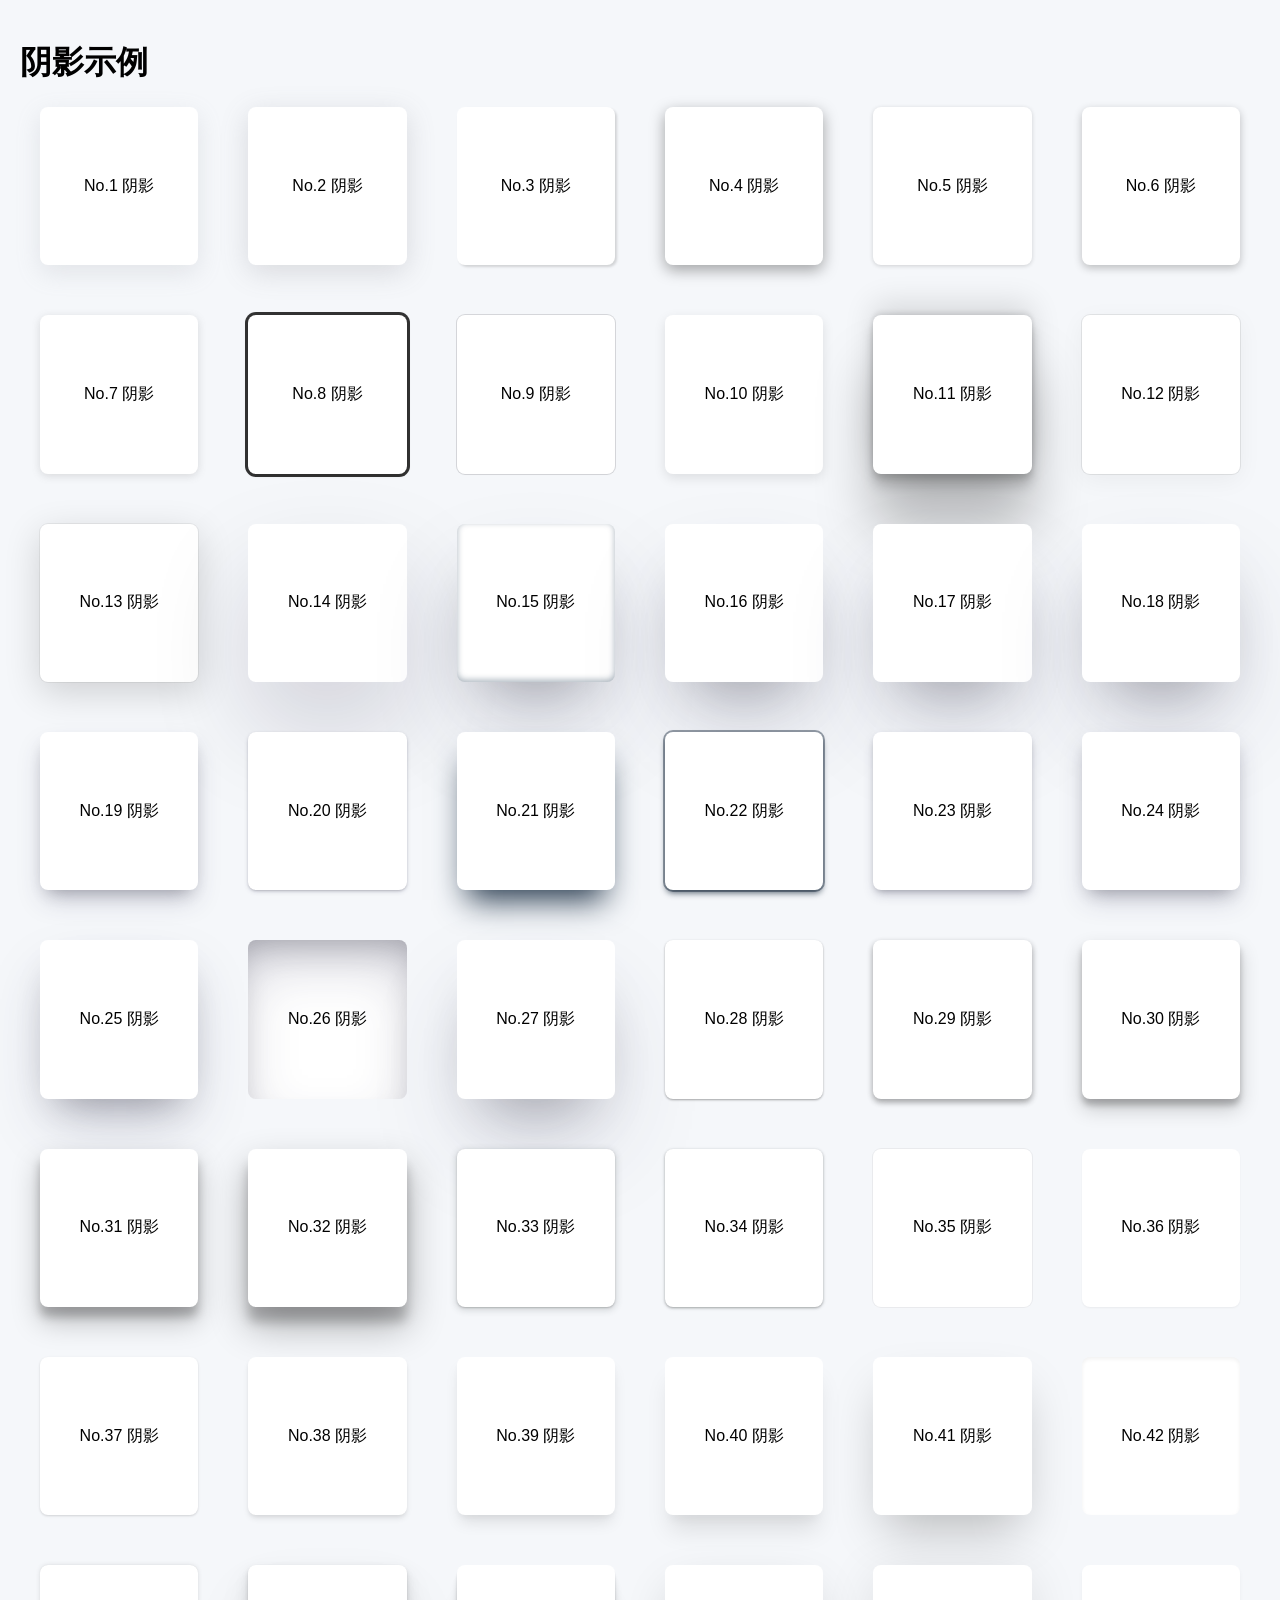
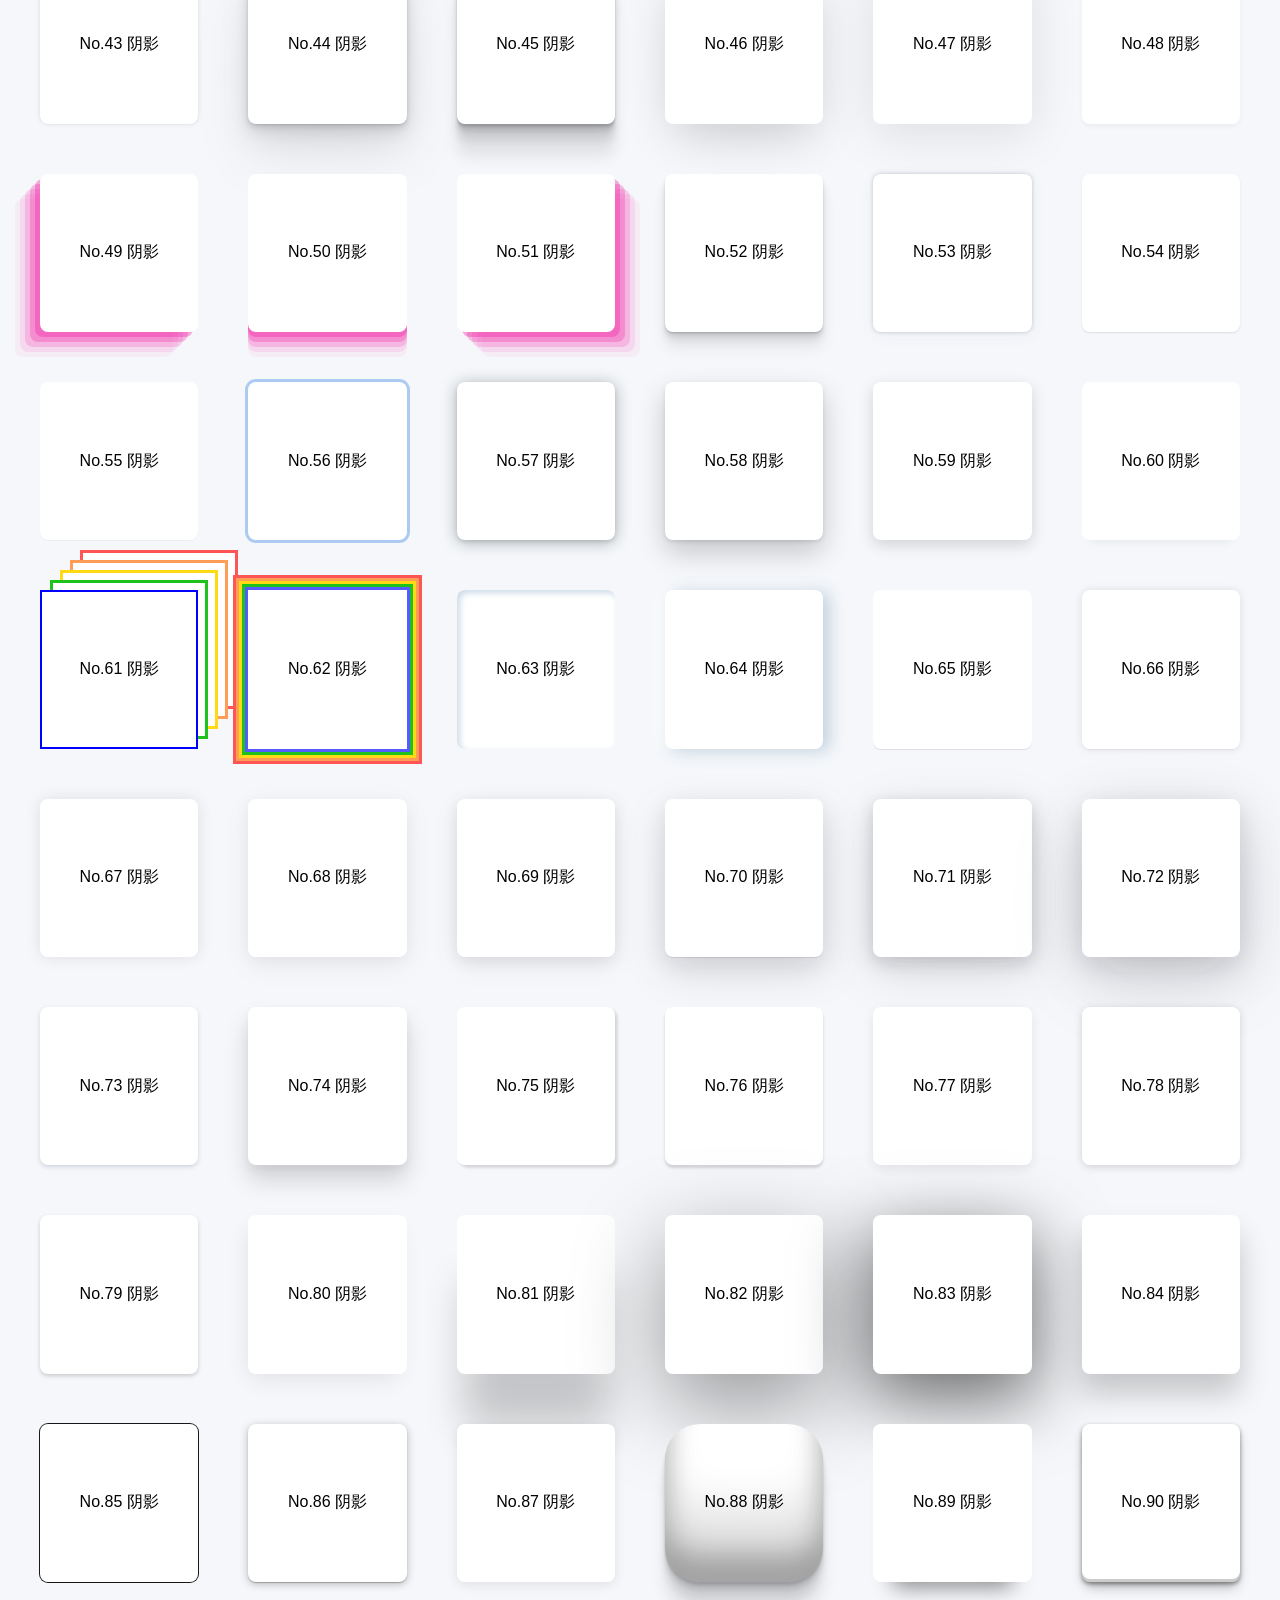
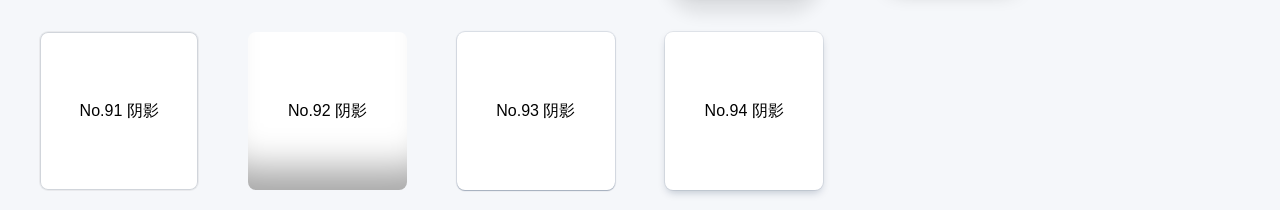
==== index.html @ a06c4b23 "Update and rename shadowbox.html to index.html" ====
<!DOCTYPE html>
<html lang="zh-CN">
<head>
    <meta charset="UTF-8">
    <meta name="viewport" content="width=device-width, initial-scale=1.0">
    <link rel="stylesheet" href=".\shadow.css">
    <link rel="icon" type="image/svg+xml" href="favicon.svg">
    <title>阴影示例</title>
    <style>
        body {
            font-family: -apple-system, BlinkMacSystemFont, 'Segoe UI', Roboto, Oxygen, Ubuntu, Cantarell, 'Open Sans', 'Helvetica Neue', sans-serif;
            padding: 20px;
            background-color: #f5f7fa;
            margin: 0;
        }

        .cards-container {
            display: grid;
            grid-template-columns: repeat(auto-fill, minmax(150px, 1fr));
            gap: 50px;
            max-width: 1200px;
            margin: 0 auto;
        }

        .card {
            width: 100%;
            height: 100%; /* Make card square */
            aspect-ratio: 1 / 1; /* Ensure the element is a square */
            background-color: white;
            border-radius: 8px;
            position: relative;
            transition: transform 0.2s ease, box-shadow 0.2s ease;
            display: flex;
        }

        .title {
            margin: auto;
        }

        .card:hover {
            transform: translateY(-5px);
            box-shadow: 0 4px 16px rgba(0, 0, 0, 0.15);
        }

        .card.special-border {
            border: 2px solid #3498db;
        }

        /* Tooltip Styles */
        .tooltip {
            visibility: hidden;
            opacity: 0;
            position: absolute;
            top: 0;
            left: 0;
            width: 100%;
            height: 100%;
            background-color: rgba(44, 62, 80, 0.9);
            color: white;
            text-align: center;
            border-radius: 8px;
            z-index: 10;
            transition: opacity 0.3s ease, visibility 0.3s ease;
            display: flex;
            flex-direction: column;
            justify-content: center;
            align-items: center;
        }

        .card:hover .tooltip {
            visibility: visible;
            opacity: 1;
        }

        .tooltip strong,
        .copy-btn {
            user-select: none;
        }

        .tooltip-code {
            background-color: #34495e;
            padding: 8px;
            border-radius: 4px;
            margin-bottom: 10px;
            font-family: monospace;
            word-break: break-all;
            overflow-wrap: break-word;
            max-height: 60%;
            overflow-y: auto;
            width: 90%;
        }

        .copy-btn {
            background-color: #3498db;
            color: white;
            border: none;
            padding: 8px 16px;
            border-radius: 4px;
            cursor: pointer;
            font-size: 14px;
            transition: background-color 0.2s ease;
        }

        .copy-btn:hover {
            background-color: #2980b9;
        }

        .copy-btn.copied {
            background-color: #2ecc71;
        }

        .close-btn {
            position: absolute;
            top: 5px;
            right: 10px;
            cursor: pointer;
            display: none;
        }
    </style>
</head>
<body>

<h1>阴影示例</h1>
<div class="cards-container" id="cardsContainer">
</div>

<script>
    const container = document.getElementById('cardsContainer');

    // --- 配置卡片数据 ---
    // 每个对象定义一张卡片的属性
    const cardsConfig = [
        // special: true添加特殊边框
        { id: 'bshadow1', title: 'No.1 阴影', text: 'box-shadow: rgba(149, 157, 165, 0.2) 0px 8px 24px;', special: false },
        { id: 'bshadow2', title: 'No.2 阴影', text: 'box-shadow: rgba(100, 100, 111, 0.2) 0px 7px 29px 0px;', special: false },
        { id: 'bshadow3', title: 'No.3 阴影', text: 'box-shadow: rgba(0, 0, 0, 0.15) 1.95px 1.95px 2.6px;', special: false },
        { id: 'bshadow4', title: 'No.4 阴影', text: 'box-shadow: rgba(0, 0, 0, 0.35) 0px 5px 15px;', special: false },
        { id: 'bshadow5', title: 'No.5 阴影', text: 'box-shadow: rgba(0, 0, 0, 0.16) 0px 1px 4px;', special: false },
        { id: 'bshadow6', title: 'No.6 阴影', text: 'box-shadow: rgba(0, 0, 0, 0.24) 0px 3px 8px;', special: false },
        { id: 'bshadow7', title: 'No.7 阴影', text: 'box-shadow: rgba(99, 99, 99, 0.2) 0px 2px 8px 0px;', special: false },
        { id: 'bshadow8', title: 'No.8 阴影', text: 'box-shadow: rgba(0, 0, 0, 0.16) 0px 1px 4px, rgb(51, 51, 51) 0px 0px 0px 3px;', special: false },
        { id: 'bshadow9', title: 'No.9 阴影', text: 'box-shadow: rgba(0, 0, 0, 0.02) 0px 1px 3px 0px, rgba(27, 31, 35, 0.15) 0px 0px 0px 1px;', special: false },
        { id: 'bshadow10', title: 'No.10 阴影', text: 'box-shadow: rgba(0, 0, 0, 0.1) 0px 4px 12px;', special: false },
        { id: 'bshadow11', title: 'No.11 阴影', text: 'box-shadow: rgba(0, 0, 0, 0.25) 0px 54px 55px, rgba(0, 0, 0, 0.12) 0px -12px 30px, rgba(0, 0, 0, 0.12) 0px 4px 6px, rgba(0, 0, 0, 0.17) 0px 12px 13px, rgba(0, 0, 0, 0.09) 0px -3px 5px;', special: false },
        { id: 'bshadow12', title: 'No.12 阴影', text: 'box-shadow: rgba(0, 0, 0, 0.05) 0px 6px 24px 0px, rgba(0, 0, 0, 0.08) 0px 0px 0px 1px;', special: false },
        { id: 'bshadow13', title: 'No.13 阴影', text: 'box-shadow: rgba(0, 0, 0, 0.16) 0px 10px 36px 0px, rgba(0, 0, 0, 0.06) 0px 0px 0px 1px;', special: false },
        { id: 'bshadow14', title: 'No.14 阴影', text: 'box-shadow: rgba(17, 12, 46, 0.15) 0px 48px 100px 0px;', special: false },
        { id: 'bshadow15', title: 'No.15 阴影', text: 'box-shadow: rgba(50, 50, 93, 0.25) 0px 50px 100px -20px, rgba(0, 0, 0, 0.3) 0px 30px 60px -30px, rgba(10, 37, 64, 0.35) 0px -2px 6px 0px inset;', special: false },
        { id: 'bshadow16', title: 'No.16 阴影', text: 'box-shadow: rgba(255, 255, 255, 0.1) 0px 1px 1px 0px inset, rgba(50, 50, 93, 0.25) 0px 50px 100px -20px, rgba(0, 0, 0, 0.3) 0px 30px 60px -30px;', special: false },
        { id: 'bshadow17', title: 'No.17 阴影', text: 'box-shadow: rgba(50, 50, 93, 0.25) 0px 50px 100px -20px, rgba(0, 0, 0, 0.3) 0px 30px 60px -30px;', special: false },
        { id: 'bshadow18', title: 'No.18 阴影', text: 'box-shadow: rgba(50, 50, 93, 0.25) 0px 50px 100px -20px, rgba(0, 0, 0, 0.3) 0px 30px 60px -30px;', special: false },
        { id: 'bshadow19', title: 'No.19 阴影', text: 'box-shadow: rgba(50, 50, 93, 0.25) 0px 13px 27px -5px, rgba(0, 0, 0, 0.3) 0px 8px 16px -8px;', special: false },
        { id: 'bshadow20', title: 'No.20 阴影', text: 'box-shadow: rgba(50, 50, 93, 0.25) 0px 2px 5px -1px, rgba(0, 0, 0, 0.3) 0px 1px 3px -1px;', special: false },
        { id: 'bshadow21', title: 'No.21 阴影', text: 'box-shadow: rgb(38, 57, 77) 0px 20px 30px -10px;', special: false },
        { id: 'bshadow22', title: 'No.22 阴影', text: 'box-shadow: rgba(6, 24, 44, 0.4) 0px 0px 0px 2px, rgba(6, 24, 44, 0.65) 0px 4px 6px -1px, rgba(255, 255, 255, 0.08) 0px 1px 0px inset;', special: false },
        { id: 'bshadow23', title: 'No.23 阴影', text: 'box-shadow: rgba(50, 50, 93, 0.25) 0px 6px 12px -2px, rgba(0, 0, 0, 0.3) 0px 3px 7px -3px;', special: false },
        { id: 'bshadow24', title: 'No.24 阴影', text: 'box-shadow: rgba(50, 50, 93, 0.25) 0px 13px 27px -5px, rgba(0, 0, 0, 0.3) 0px 8px 16px -8px;', special: false },
        { id: 'bshadow25', title: 'No.25 阴影', text: 'box-shadow: rgba(50, 50, 93, 0.25) 0px 30px 60px -12px, rgba(0, 0, 0, 0.3) 0px 18px 36px -18px;', special: false },
        { id: 'bshadow26', title: 'No.26 阴影', text: 'box-shadow: rgba(50, 50, 93, 0.25) 0px 30px 60px -12px inset, rgba(0, 0, 0, 0.3) 0px 18px 36px -18px inset;', special: false },
        { id: 'bshadow27', title: 'No.27 阴影', text: 'box-shadow: rgba(50, 50, 93, 0.25) 0px 50px 100px -20px, rgba(0, 0, 0, 0.3) 0px 30px 60px -30px;', special: false },
        { id: 'bshadow28', title: 'No.28 阴影', text: 'box-shadow: rgba(0, 0, 0, 0.12) 0px 1px 3px, rgba(0, 0, 0, 0.24) 0px 1px 2px;', special: false },
        { id: 'bshadow29', title: 'No.29 阴影', text: 'box-shadow: rgba(0, 0, 0, 0.16) 0px 3px 6px, rgba(0, 0, 0, 0.23) 0px 3px 6px;', special: false },
        { id: 'bshadow30', title: 'No.30 阴影', text: 'box-shadow: rgba(0, 0, 0, 0.19) 0px 10px 20px, rgba(0, 0, 0, 0.23) 0px 6px 6px;', special: false },
        { id: 'bshadow31', title: 'No.31 阴影', text: 'box-shadow: rgba(0, 0, 0, 0.25) 0px 14px 28px, rgba(0, 0, 0, 0.22) 0px 10px 10px;', special: false },
        { id: 'bshadow32', title: 'No.32 阴影', text: 'box-shadow: rgba(0, 0, 0, 0.3) 0px 19px 38px, rgba(0, 0, 0, 0.22) 0px 15px 12px;', special: false },
        { id: 'bshadow33', title: 'No.33 阴影', text: 'box-shadow: rgba(60, 64, 67, 0.3) 0px 1px 2px 0px, rgba(60, 64, 67, 0.15) 0px 2px 6px 2px;', special: false },
        { id: 'bshadow34', title: 'No.34 阴影', text: 'box-shadow: rgba(60, 64, 67, 0.3) 0px 1px 2px 0px, rgba(60, 64, 67, 0.15) 0px 1px 3px 1px;', special: false },
        { id: 'bshadow35', title: 'No.35 阴影', text: 'box-shadow: rgba(0, 0, 0, 0.05) 0px 0px 0px 1px;', special: false },
        { id: 'bshadow36', title: 'No.36 阴影', text: 'box-shadow: rgba(0, 0, 0, 0.05) 0px 1px 2px 0px;', special: false },
        { id: 'bshadow37', title: 'No.37 阴影', text: 'box-shadow: rgba(0, 0, 0, 0.1) 0px 1px 3px 0px, rgba(0, 0, 0, 0.06) 0px 1px 2px 0px;', special: false },
        { id: 'bshadow38', title: 'No.38 阴影', text: 'box-shadow: rgba(0, 0, 0, 0.1) 0px 4px 6px -1px, rgba(0, 0, 0, 0.06) 0px 2px 4px -1px;', special: false },
        { id: 'bshadow39', title: 'No.39 阴影', text: 'box-shadow: rgba(0, 0, 0, 0.1) 0px 10px 15px -3px, rgba(0, 0, 0, 0.05) 0px 4px 6px -2px;', special: false },
        { id: 'bshadow40', title: 'No.40 阴影', text: 'box-shadow: rgba(0, 0, 0, 0.1) 0px 20px 25px -5px, rgba(0, 0, 0, 0.04) 0px 10px 10px -5px;', special: false },
        { id: 'bshadow41', title: 'No.41 阴影', text: 'box-shadow: rgba(0, 0, 0, 0.25) 0px 25px 50px -12px;', special: false },
        { id: 'bshadow42', title: 'No.42 阴影', text: 'box-shadow: rgba(0, 0, 0, 0.06) 0px 2px 4px 0px inset;', special: false },
        { id: 'bshadow43', title: 'No.43 阴影', text: 'box-shadow: rgba(0, 0, 0, 0.1) 0px 0px 5px 0px, rgba(0, 0, 0, 0.1) 0px 0px 1px 0px;', special: false },
        { id: 'bshadow44', title: 'No.44 阴影', text: 'box-shadow: rgba(0, 0, 0, 0.07) 0px 1px 2px, rgba(0, 0, 0, 0.07) 0px 2px 4px, rgba(0, 0, 0, 0.07) 0px 4px 8px, rgba(0, 0, 0, 0.07) 0px 8px 16px, rgba(0, 0, 0, 0.07) 0px 16px 32px, rgba(0, 0, 0, 0.07) 0px 32px 64px;', special: false },
        { id: 'bshadow45', title: 'No.45 阴影', text: 'box-shadow: rgba(0, 0, 0, 0.09) 0px 2px 1px, rgba(0, 0, 0, 0.09) 0px 4px 2px, rgba(0, 0, 0, 0.09) 0px 8px 4px, rgba(0, 0, 0, 0.09) 0px 16px 8px, rgba(0, 0, 0, 0.09) 0px 32px 16px;', special: false },
        { id: 'bshadow46', title: 'No.46 阴影', text: 'box-shadow: rgba(0, 0, 0, 0.2) 0px 18px 50px -10px;', special: false },
        { id: 'bshadow47', title: 'No.47 阴影', text: 'box-shadow: rgba(0, 0, 0, 0.1) 0px 10px 50px;', special: false },
        { id: 'bshadow48', title: 'No.48 阴影', text: 'box-shadow: rgba(0, 0, 0, 0.04) 0px 3px 5px;', special: false },
        { id: 'bshadow49', title: 'No.49 阴影', text: 'box-shadow: rgba(240, 46, 170, 0.4) -5px 5px, rgba(240, 46, 170, 0.3) -10px 10px, rgba(240, 46, 170, 0.2) -15px 15px, rgba(240, 46, 170, 0.1) -20px 20px, rgba(240, 46, 170, 0.05) -25px 25px;', special: false },
        { id: 'bshadow50', title: 'No.50 阴影', text: 'box-shadow: rgba(240, 46, 170, 0.4) 0px 5px, rgba(240, 46, 170, 0.3) 0px 10px, rgba(240, 46, 170, 0.2) 0px 15px, rgba(240, 46, 170, 0.1) 0px 20px, rgba(240, 46, 170, 0.05) 0px 25px;', special: false },
        { id: 'bshadow51', title: 'No.51 阴影', text: 'box-shadow: rgba(240, 46, 170, 0.4) 5px 5px, rgba(240, 46, 170, 0.3) 10px 10px, rgba(240, 46, 170, 0.2) 15px 15px, rgba(240, 46, 170, 0.1) 20px 20px, rgba(240, 46, 170, 0.05) 25px 25px;', special: false },
        { id: 'bshadow52', title: 'No.52 阴影', text: 'box-shadow: rgba(0, 0, 0, 0.07) 0px 1px 1px, rgba(0, 0, 0, 0.07) 0px 2px 2px, rgba(0, 0, 0, 0.07) 0px 4px 4px, rgba(0, 0, 0, 0.07) 0px 8px 8px, rgba(0, 0, 0, 0.07) 0px 16px 16px;', special: false },
        { id: 'bshadow53', title: 'No.53 阴影', text: 'box-shadow: rgba(67, 71, 85, 0.27) 0px 0px 0.25em, rgba(90, 125, 188, 0.05) 0px 0.25em 1em;', special: false },
        { id: 'bshadow54', title: 'No.54 阴影', text: 'box-shadow: rgba(0, 0, 0, 0.1) 0px 1px 2px 0px;', special: false },
        { id: 'bshadow55', title: 'No.55 阴影', text: 'box-shadow: rgba(27, 31, 35, 0.04) 0px 1px 0px, rgba(255, 255, 255, 0.25) 0px 1px 0px inset;', special: false },
        { id: 'bshadow56', title: 'No.56 阴影', text: 'box-shadow: rgba(3, 102, 214, 0.3) 0px 0px 0px 3px;', special: false },
        { id: 'bshadow57', title: 'No.57 阴影', text: 'box-shadow: rgba(14, 30, 37, 0.12) 0px 2px 4px 0px, rgba(14, 30, 37, 0.32) 0px 2px 16px 0px;', special: false },
        { id: 'bshadow58', title: 'No.58 阴影', text: 'box-shadow: rgba(0, 0, 0, 0.2) 0px 12px 28px 0px, rgba(0, 0, 0, 0.1) 0px 2px 4px 0px, rgba(255, 255, 255, 0.05) 0px 0px 0px 1px inset;', special: false },
        { id: 'bshadow59', title: 'No.59 阴影', text: 'box-shadow: rgba(0, 0, 0, 0.15) 0px 5px 15px 0px;', special: false },
        { id: 'bshadow60', title: 'No.60 阴影', text: 'box-shadow: rgba(33, 35, 38, 0.1) 0px 10px 10px -10px;', special: false },
        { id: 'bshadow61', title: 'No.61 阴影', text: 'box-shadow: blue 0px 0px 0px 2px inset, rgb(255, 255, 255) 10px -10px 0px -3px, rgb(31, 193, 27) 10px -10px, rgb(255, 255, 255) 20px -20px 0px -3px, rgb(255, 217, 19) 20px -20px, rgb(255, 255, 255) 30px -30px 0px -3px, rgb(255, 156, 85) 30px -30px, rgb(255, 255, 255) 40px -40px 0px -3px, rgb(255, 85, 85) 40px -40px; border-radius: 0px;', special: false },
        { id: 'bshadow62', title: 'No.62 阴影', text: 'box-shadow: rgb(85, 91, 255) 0px 0px 0px 3px, rgb(31, 193, 27) 0px 0px 0px 6px, rgb(255, 217, 19) 0px 0px 0px 9px, rgb(255, 156, 85) 0px 0px 0px 12px, rgb(255, 85, 85) 0px 0px 0px 15px; border-radius: 0px;', special: false },
        { id: 'bshadow63', title: 'No.63 阴影', text: 'box-shadow: rgb(204, 219, 232) 3px 3px 6px 0px inset, rgba(255, 255, 255, 0.5) -3px -3px 6px 1px inset;', special: false },
        { id: 'bshadow64', title: 'No.64 阴影', text: 'box-shadow: rgba(136, 165, 191, 0.48) 6px 2px 16px 0px, rgba(255, 255, 255, 0.8) -6px -2px 16px 0px;', special: false },
        { id: 'bshadow65', title: 'No.65 阴影', text: 'box-shadow: rgba(17, 17, 26, 0.1) 0px 1px 0px;', special: false },
        { id: 'bshadow66', title: 'No.66 阴影', text: 'box-shadow: rgba(17, 17, 26, 0.05) 0px 1px 0px, rgba(17, 17, 26, 0.1) 0px 0px 8px;', special: false },
        { id: 'bshadow67', title: 'No.67 阴影', text: 'box-shadow: rgba(17, 17, 26, 0.1) 0px 0px 16px;', special: false },
        { id: 'bshadow68', title: 'No.68 阴影', text: 'box-shadow: rgba(17, 17, 26, 0.05) 0px 4px 16px, rgba(17, 17, 26, 0.05) 0px 8px 32px;', special: false },
        { id: 'bshadow69', title: 'No.69 阴影', text: 'box-shadow: rgba(17, 17, 26, 0.1) 0px 4px 16px, rgba(17, 17, 26, 0.05) 0px 8px 32px;', special: false },
        { id: 'bshadow70', title: 'No.70 阴影', text: 'box-shadow: rgba(17, 17, 26, 0.1) 0px 1px 0px, rgba(17, 17, 26, 0.1) 0px 8px 24px, rgba(17, 17, 26, 0.1) 0px 16px 48px;', special: false },
        { id: 'bshadow71', title: 'No.71 阴影', text: 'box-shadow: rgba(17, 17, 26, 0.1) 0px 4px 16px, rgba(17, 17, 26, 0.1) 0px 8px 24px, rgba(17, 17, 26, 0.1) 0px 16px 56px;', special: false },
        { id: 'bshadow72', title: 'No.72 阴影', text: 'box-shadow: rgba(17, 17, 26, 0.1) 0px 8px 24px, rgba(17, 17, 26, 0.1) 0px 16px 56px, rgba(17, 17, 26, 0.1) 0px 24px 80px;', special: false },
        { id: 'bshadow73', title: 'No.73 阴影', text: 'box-shadow: rgba(50, 50, 105, 0.15) 0px 2px 5px 0px, rgba(0, 0, 0, 0.05) 0px 1px 1px 0px;', special: false },
        { id: 'bshadow74', title: 'No.74 阴影', text: 'box-shadow: rgba(0, 0, 0, 0.15) 0px 15px 25px, rgba(0, 0, 0, 0.05) 0px 5px 10px;', special: false },
        { id: 'bshadow75', title: 'No.75 阴影', text: 'box-shadow: rgba(0, 0, 0, 0.15) 2.4px 2.4px 3.2px;', special: false },
        { id: 'bshadow76', title: 'No.76 阴影', text: 'box-shadow: rgba(0, 0, 0, 0.15) 0px 3px 3px 0px;', special: false },
        { id: 'bshadow77', title: 'No.77 阴影', text: 'box-shadow: rgba(0, 0, 0, 0.08) 0px 4px 12px;', special: false },
        { id: 'bshadow78', title: 'No.78 阴影', text: 'box-shadow: rgba(0, 0, 0, 0.15) 0px 2px 8px;', special: false },
        { id: 'bshadow79', title: 'No.79 阴影', text: 'box-shadow: rgba(0, 0, 0, 0.18) 0px 2px 4px;', special: false },
        { id: 'bshadow80', title: 'No.80 阴影', text: 'box-shadow: rgba(0, 0, 0, 0.1) -4px 9px 25px -6px;', special: false },
        { id: 'bshadow81', title: 'No.81 阴影', text: 'box-shadow: rgba(0, 0, 0, 0.2) 0px 60px 40px -7px;', special: false },
        { id: 'bshadow82', title: 'No.82 阴影', text: 'box-shadow: rgba(0, 0, 0, 0.4) 0px 30px 90px;', special: false },
        { id: 'bshadow83', title: 'No.83 阴影', text: 'box-shadow: rgba(0, 0, 0, 0.56) 0px 22px 70px 4px;', special: false },
        { id: 'bshadow84', title: 'No.84 阴影', text: 'box-shadow: rgba(0, 0, 0, 0.2) 0px 20px 30px;', special: false },
        { id: 'bshadow85', title: 'No.85 阴影', text: 'box-shadow: rgba(255, 255, 255, 0.2) 0px 0px 0px 1px inset, rgba(0, 0, 0, 0.9) 0px 0px 0px 1px;', special: false },
        { id: 'bshadow86', title: 'No.86 阴影', text: 'box-shadow: rgba(0, 0, 0, 0.25) 0px 0.0625em 0.0625em, rgba(0, 0, 0, 0.25) 0px 0.125em 0.5em, rgba(255, 255, 255, 0.1) 0px 0px 0px 1px inset;', special: false },
        { id: 'bshadow87', title: 'No.87 阴影', text: 'box-shadow: rgba(0, 0, 0, 0.09) 0px 3px 12px;', special: false },
        { id: 'bshadow88', title: 'No.88 阴影', text: 'box-shadow: rgba(0, 0, 0, 0.17) 0px -23px 25px 0px inset, rgba(0, 0, 0, 0.15) 0px -36px 30px 0px inset, rgba(0, 0, 0, 0.1) 0px -79px 40px 0px inset, rgba(0, 0, 0, 0.06) 0px 2px 1px, rgba(0, 0, 0, 0.09) 0px 4px 2px, rgba(0, 0, 0, 0.09) 0px 8px 4px, rgba(0, 0, 0, 0.09) 0px 16px 8px, rgba(0, 0, 0, 0.09) 0px 32px 16px; border-radius: 35px;', special: false },
        { id: 'bshadow89', title: 'No.89 阴影', text: 'box-shadow: rgba(0, 0, 0, 0.45) 0px 25px 20px -20px;', special: false },
        { id: 'bshadow90', title: 'No.90 阴影', text: 'box-shadow: rgba(0, 0, 0, 0.4) 0px 2px 4px, rgba(0, 0, 0, 0.3) 0px 7px 13px -3px, rgba(0, 0, 0, 0.2) 0px -3px 0px inset;', special: false },
        { id: 'bshadow91', title: 'No.91 阴影', text: 'box-shadow: rgba(0, 0, 0, 0.05) 0px 0px 0px 1px, rgb(209, 213, 219) 0px 0px 0px 1px inset;', special: false },
        { id: 'bshadow92', title: 'No.92 阴影', text: 'box-shadow: rgba(0, 0, 0, 0.35) 0px -50px 36px -28px inset;', special: false },
        { id: 'bshadow93', title: 'No.93 阴影', text: 'box-shadow: rgba(9, 30, 66, 0.25) 0px 1px 1px, rgba(9, 30, 66, 0.13) 0px 0px 1px 1px;', special: false },
        { id: 'bshadow94', title: 'No.94 阴影', text: 'box-shadow: rgba(9, 30, 66, 0.25) 0px 4px 8px -2px, rgba(9, 30, 66, 0.08) 0px 0px 0px 1px;', special: false }
        // 可以继续添加更多卡片配置...
    ];

    // --- 批量生成卡片 ---
    cardsConfig.forEach(config => {
        // 生成card div
        const cardDiv = document.createElement('div');
        cardDiv.className = 'card';
        cardDiv.id = config.id;

        // 创建特殊边框
        if (config.special) {
            cardDiv.classList.add('special-border');
        }

        // 创建标题
        cardDiv.innerHTML += `
            <div class="title">${config.title}</div>
        `;


        // 创建关闭按钮（保留此元素，以防未来需要）
        const closeBtn = document.createElement('span');
        closeBtn.className = 'close-btn';
        closeBtn.textContent = '×';
        cardDiv.appendChild(closeBtn);

        // 生成CSS代码字符串
        let cssCodeString = `${config.text}`;
        /*let cssCodeString = `${config.id} { width: 100%; height: 100%; aspect-ratio: 1 / 1; background-color: white; border-radius: 8px; box-shadow: 0 2px 8px rgba(0, 0, 0, 0.1);`;
        if (config.special) {
            cssCodeString += " border: 2px solid #3498db;";
        }
        cssCodeString += " }";*/

        // 格式化用于显示的CSS代码
        let formattedCssCode = `${config.text}`;
        /*
        let formattedCssCode = `${config.id} {<br>&nbsp;&nbsp;width: 100%;<br>&nbsp;&nbsp;height: 100%;<br>&nbsp;&nbsp;aspect-ratio: 1 / 1;<br>&nbsp;&nbsp;background-color: white;<br>&nbsp;&nbsp;border-radius: 8px;<br>&nbsp;&nbsp;box-shadow: 0 2px 8px rgba(0, 0, 0, 0.1);`;
        if (config.special) {
            formattedCssCode += "<br>&nbsp;&nbsp;border: 2px solid #3498db;";
        }
        formattedCssCode += "<br>}";*/

        // 创建提示框HTML
        cardDiv.innerHTML += `
            <div class="tooltip">
                <strong>CSS 代码:</strong>
                <div class="tooltip-code">${formattedCssCode}</div>
                <button class="copy-btn" data-target="${cssCodeString}">复制代码</button>
            </div>
        `;

        console.log(cardDiv);

        container.appendChild(cardDiv);
    });

    // --- 为所有复制按钮添加事件监听器 ---
    // 使用事件委托，只需在父容器上绑定一次事件
    container.addEventListener('click', function(event) {
        if (event.target.classList.contains('copy-btn')) {
            const targetCode = event.target.getAttribute('data-target');
            navigator.clipboard.writeText(targetCode).then(() => {
                // 提供反馈
                const originalText = event.target.textContent;
                event.target.textContent = '已复制!';
                event.target.classList.add('copied');

                setTimeout(() => {
                    event.target.textContent = originalText;
                    event.target.classList.remove('copied');
                }, 2000);
            }).catch(err => {
                console.error('无法复制文本: ', err);
                alert('复制失败，请手动选择文本。');
            });
        }
    });

    // --- 可选：为关闭按钮添加功能 ---
    // 同样使用事件委托
    container.addEventListener('click', function(event) {
        if (event.target.classList.contains('close-btn')) {
            event.target.closest('.card').remove(); // 直接移除卡片
        }
    });
</script>

</body>

</html>
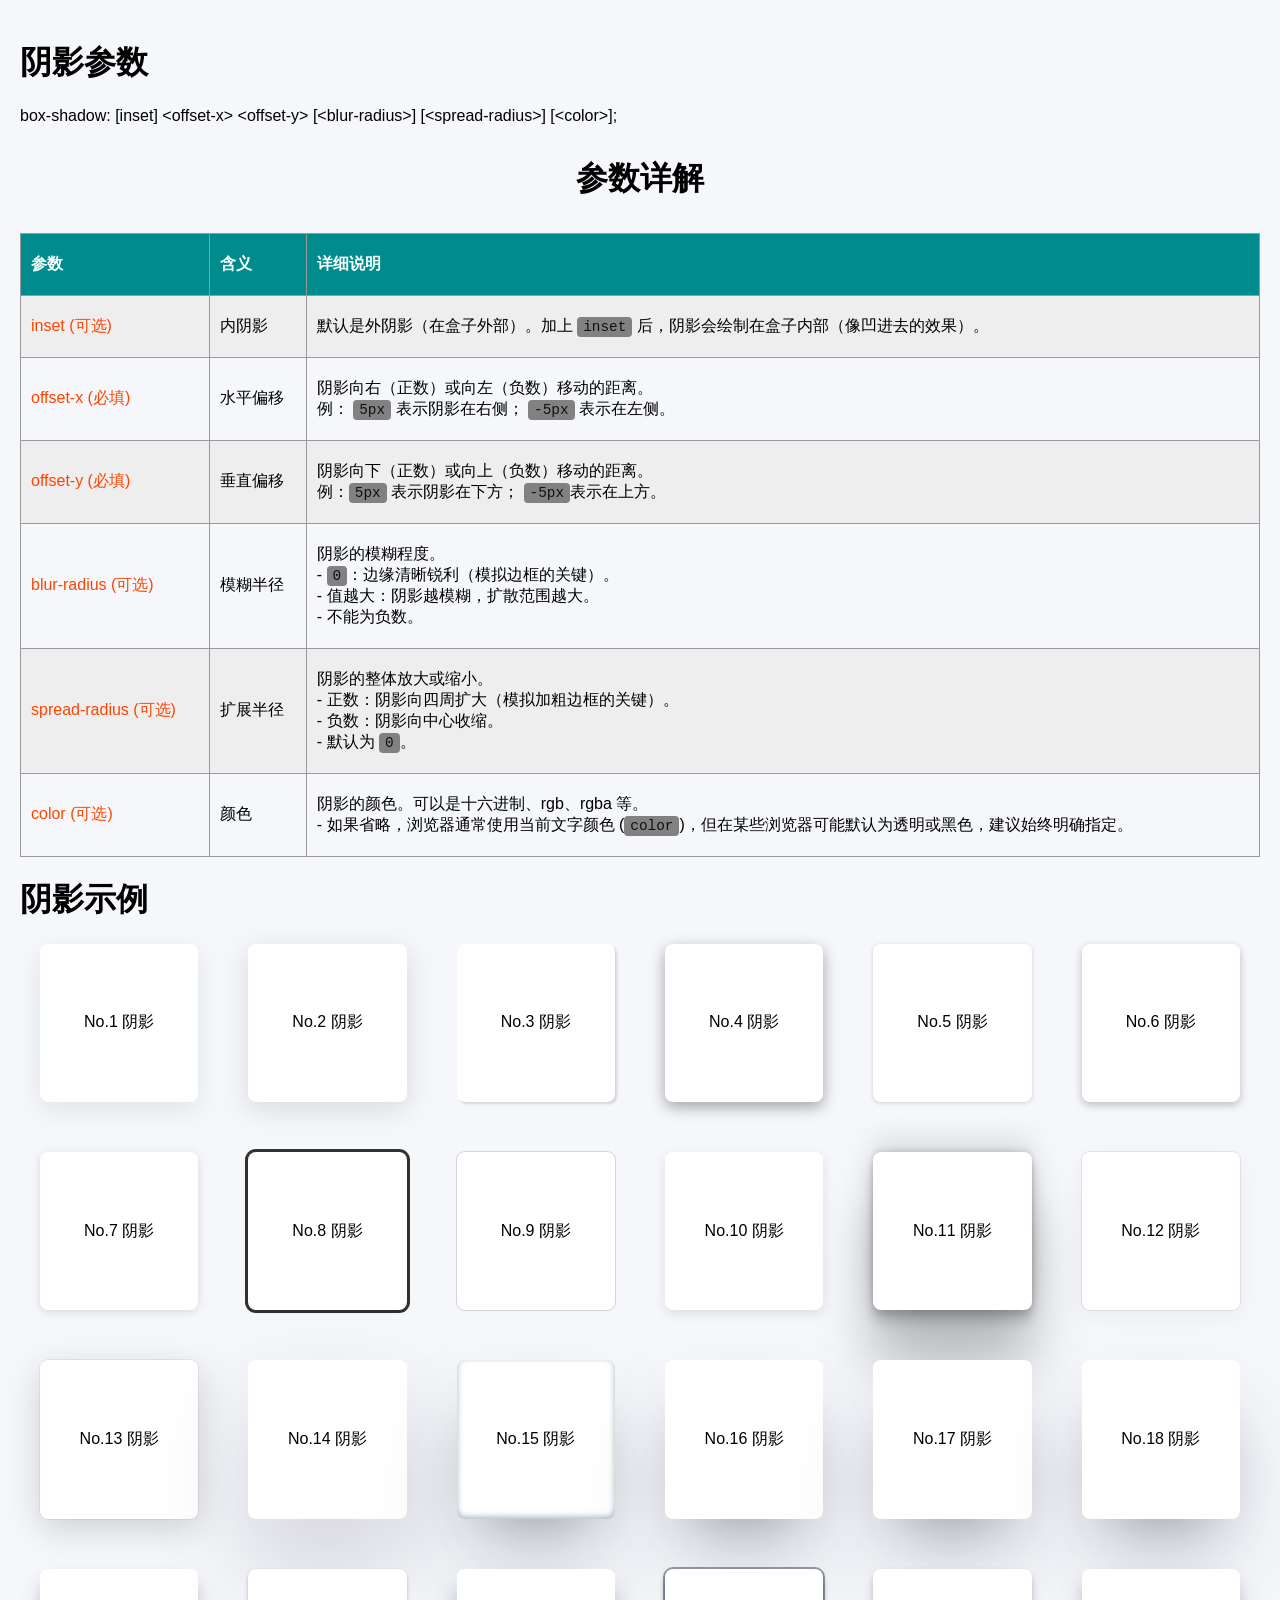
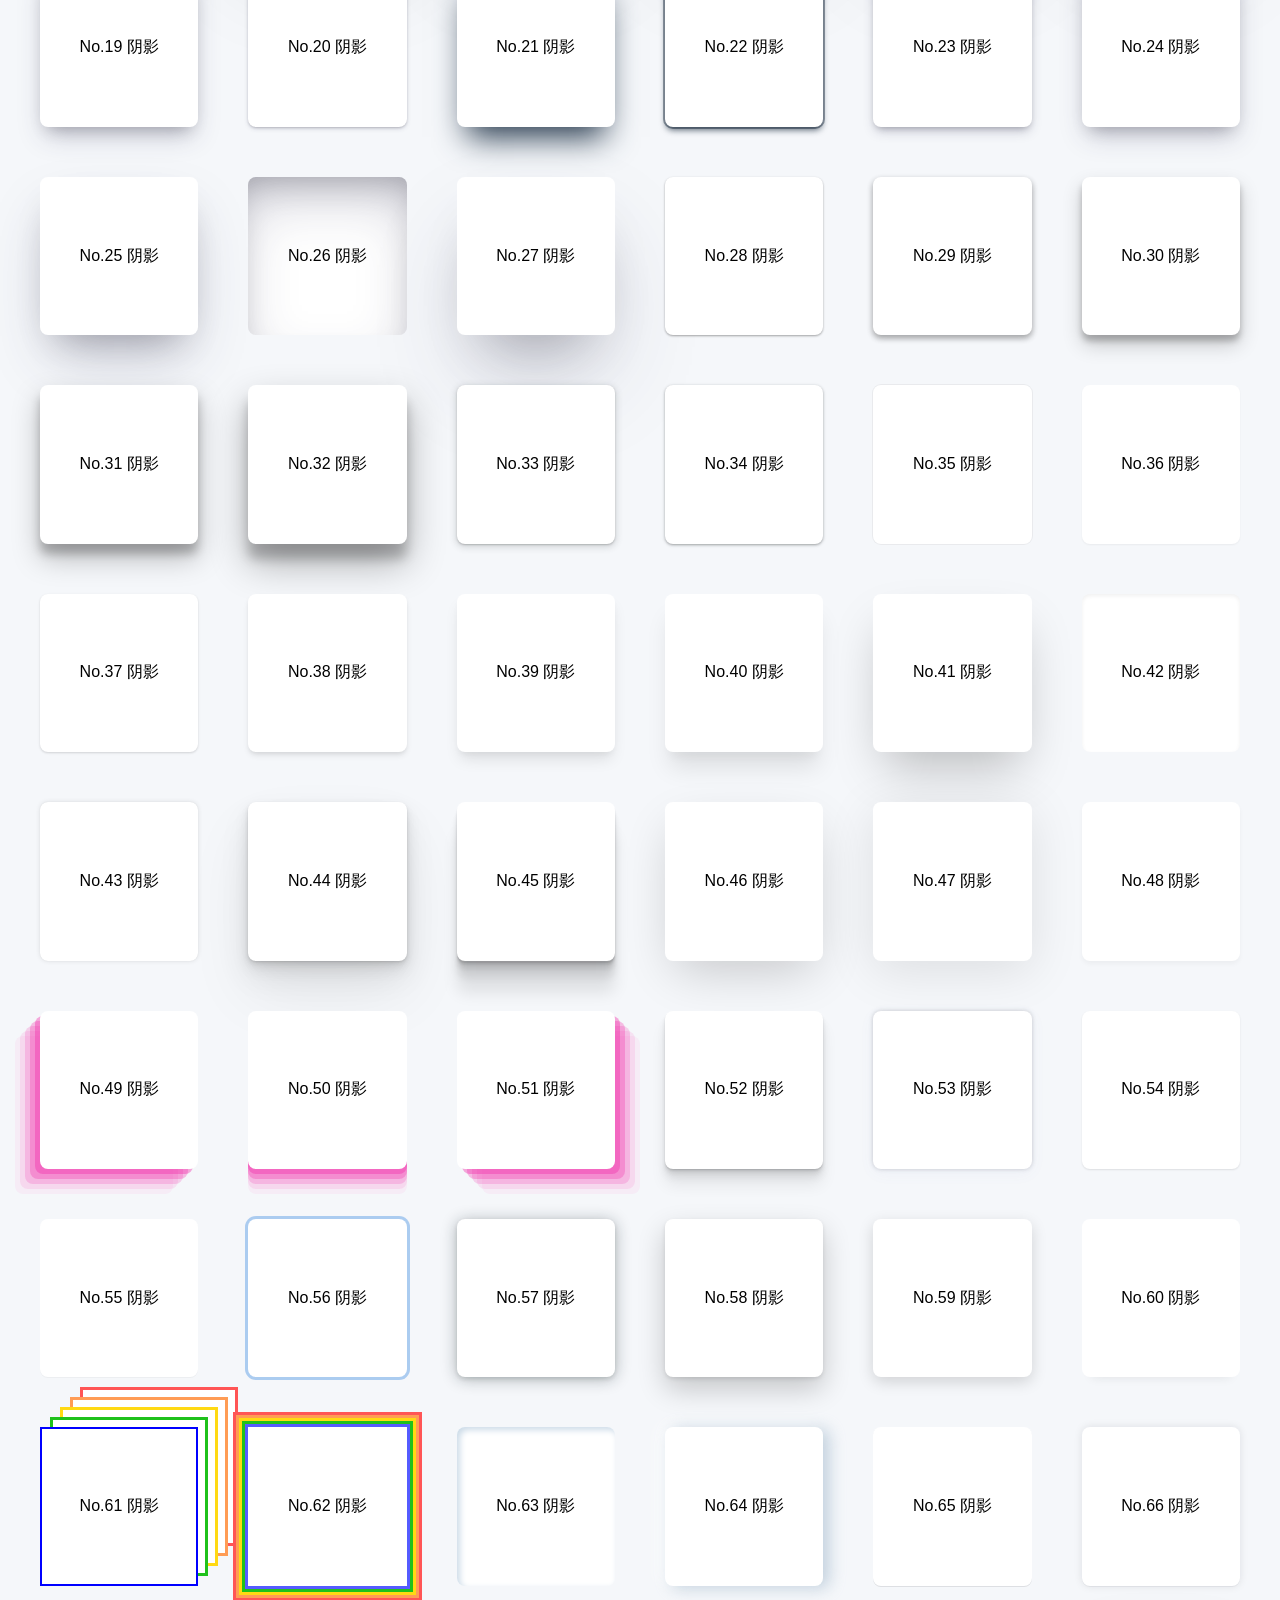
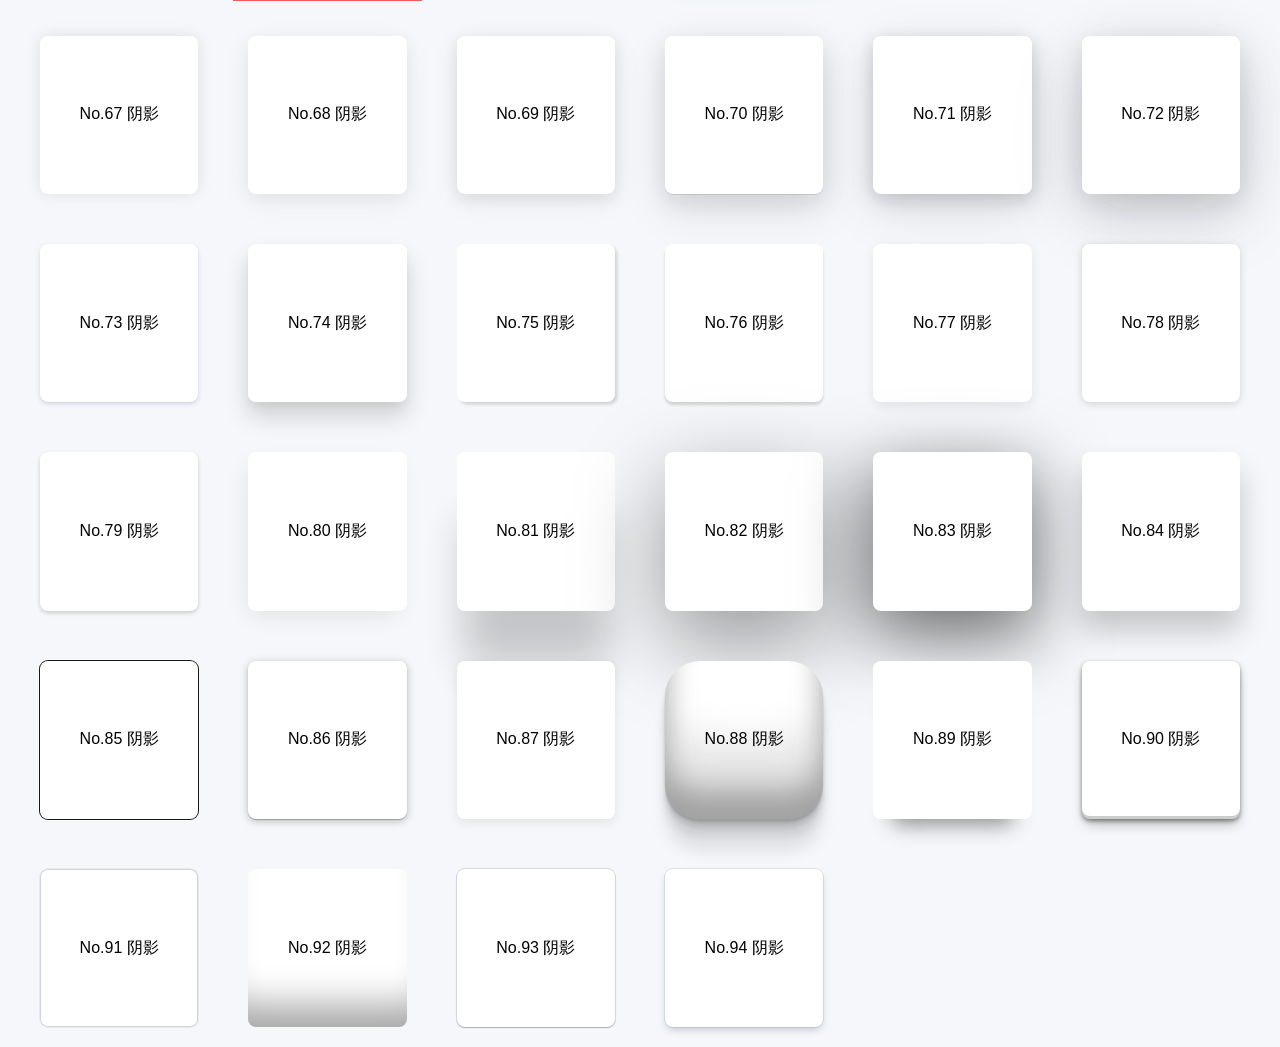
==== commit cc3c967e: "Update print statement from 'Hello' to 'Goodbye'" ====
--- a/index.html
+++ b/index.html
@@ -116,15 +116,118 @@
             cursor: pointer;
             display: none;
         }
+        table{
+            width: 100%;
+            border-collapse: collapse;
+        }
+
+        table caption{
+            font-size: 2em;
+            font-weight: bold;
+            margin: 1em 0;
+        }
+
+        th,td{
+            border: 1px solid #999;
+            text-align: left;
+            padding: 20px 10px;
+        }
+
+        table thead tr{
+            background-color: #008c8c;
+            color: #fff;
+        }
+
+        table tbody tr:nth-child(odd){
+            background-color: #eee;
+        }
+
+        table tbody tr:hover{
+            background-color: #ccc;
+        }
+
+        table tbody tr td:first-child{
+            color: #f40;
+        }
+
+        table tfoot tr td{
+            text-align: right;
+            padding-right: 20px;
+        }
+        code {
+            background-color: #818181; /* 浅灰色背景 */
+            color: #111;               /* 深色文字 */
+            padding: 2px 6px;          /* 内边距 */
+            border-radius: 4px;        /* 圆角 */
+            font-family: Consolas, Monaco, monospace; /* 等宽字体 */
+            font-size: 0.9em;          /* 略小字号 */
+        }
+
     </style>
 </head>
 <body>
 
+<h1>阴影参数</h1>
+<div id="shadowparam"></div>
+<table>
+    <caption>参数详解</caption>
+    <thead>
+        <tr>
+            <th>参数</th>
+            <th>含义</th>
+            <th>详细说明</th>
+        </tr>
+    </thead>
+    <tr>
+        <td>inset (可选)</td>
+        <td>内阴影</td>
+        <td>默认是外阴影（在盒子外部）。加上 <code>inset</code> 后，阴影会绘制在盒子内部（像凹进去的效果）。</td>
+    </tr>
+    <tr>
+        <td>offset-x (必填)</td>
+        <td>水平偏移</td>
+        <td>阴影向右（正数）或向左（负数）移动的距离。</br>
+        例： <code>5px</code> 表示阴影在右侧； <code>-5px</code> 表示在左侧。</td>
+    </tr>
+    <tr>
+        <td>offset-y (必填)</td>
+        <td>垂直偏移</td>
+        <td>阴影向下（正数）或向上（负数）移动的距离。</br>
+        例：<code>5px</code> 表示阴影在下方； <code>-5px</code>表示在上方。</td>
+    </tr>
+    <tr>
+        <td>blur-radius (可选)</td>
+        <td>模糊半径</td>
+        <td>阴影的模糊程度。</br>
+        - <code>0</code>：边缘清晰锐利（模拟边框的关键）。</br>
+        - 值越大：阴影越模糊，扩散范围越大。</br>
+        - 不能为负数。</td>
+    </tr>
+    <tr>
+        <td>spread-radius (可选)</td>
+        <td>扩展半径</td>
+        <td>阴影的整体放大或缩小。</br>
+        - 正数：阴影向四周扩大（模拟加粗边框的关键）。</br>
+        - 负数：阴影向中心收缩。</br>
+        - 默认为 <code>0</code>。</td>
+    </tr>
+    <tr>
+        <td>color (可选)</td>
+        <td>颜色</td>
+        <td>阴影的颜色。可以是十六进制、rgb、rgba 等。</br>
+        - 如果省略，浏览器通常使用当前文字颜色 (<code>color</code>)，但在某些浏览器可能默认为透明或黑色，建议始终明确指定。</td>
+    </tr>
+</table>
+
 <h1>阴影示例</h1>
-<div class="cards-container" id="cardsContainer">
-</div>
+<div class="cards-container" id="cardsContainer"></div>
 
 <script>
+    const rawCode = 'box-shadow: [inset] <offset-x> <offset-y> [<blur-radius>] [<spread-radius>] [<color>];';
+
+    // 2. 调用函数进行转义
+    document.getElementById('shadowparam').textContent = rawCode;
+
     const container = document.getElementById('cardsContainer');
 
     // --- 配置卡片数据 ---
@@ -312,6 +415,23 @@
             event.target.closest('.card').remove(); // 直接移除卡片
         }
     });
+
+    function escapeHtml(text) {
+        if (typeof text !== 'string') {
+            return String(text); // 如果不是字符串，先强制转换
+        }
+        
+        return text.replace(/[&<>"']/g, function(match) {
+            switch (match) {
+                case '&': return '&amp;';
+                case '<': return '&lt;';
+                case '>': return '&gt;';
+                case '"': return '&quot;';
+                case "'": return '&#39;'; // 或 &apos; (但在某些旧浏览器中 &#39; 兼容性更好)
+                default: return match;
+            }
+        });
+    }
 </script>
 
 </body>
